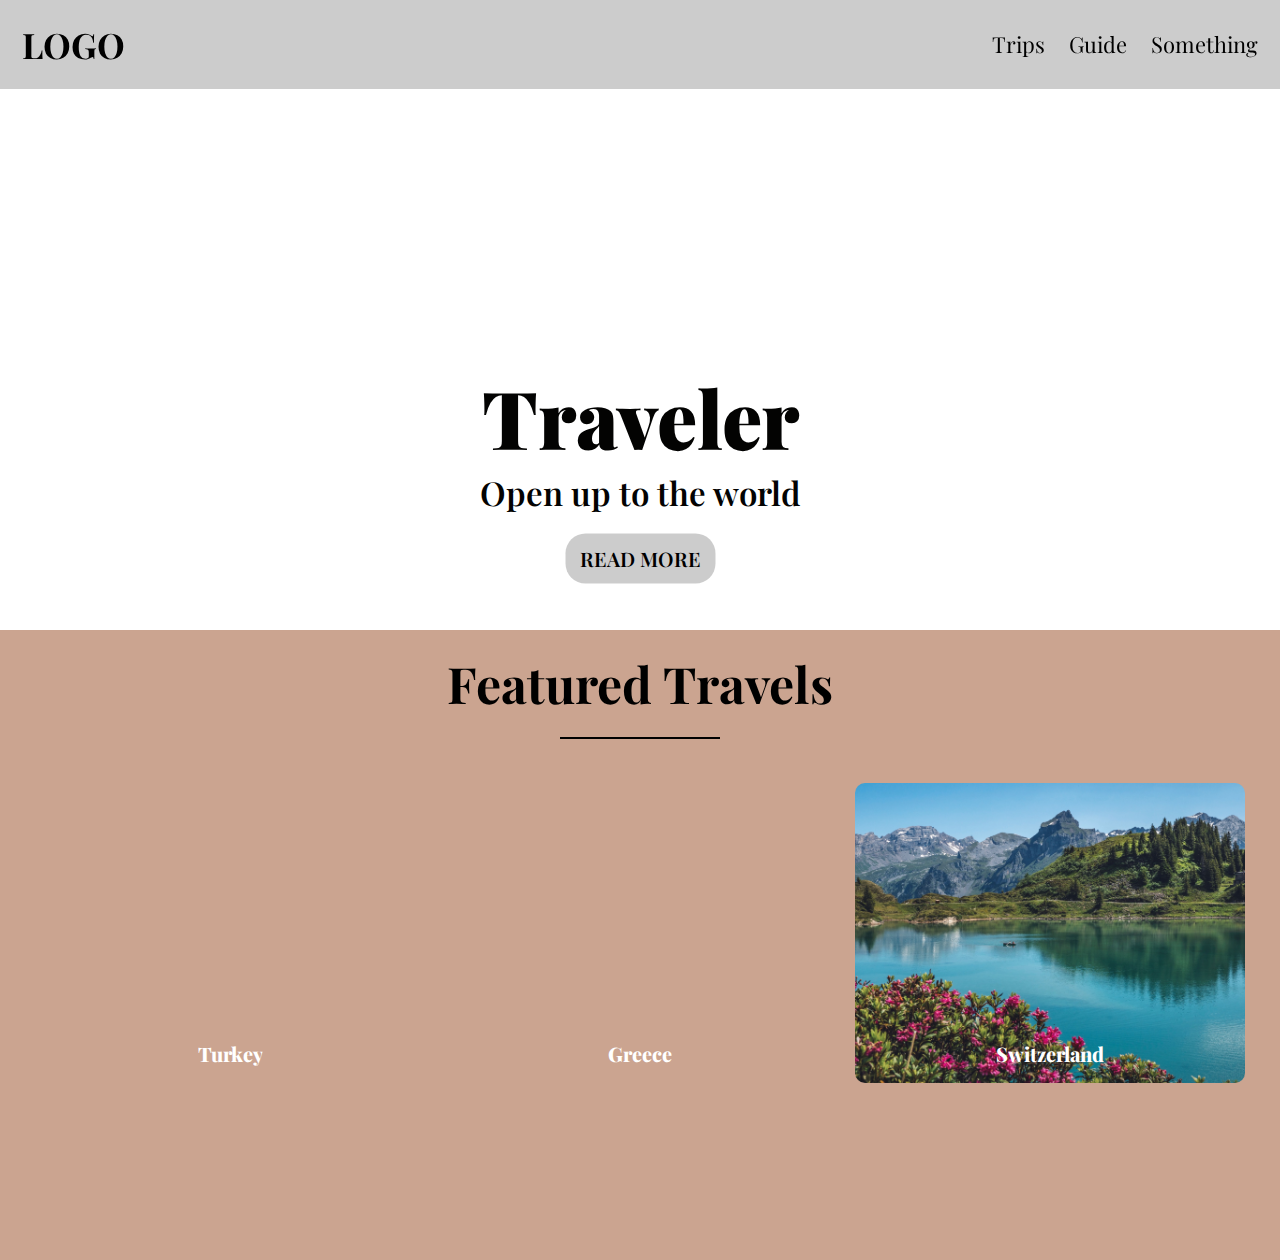
==== mainpage.html @ 425d0d59 "AboutMe" ====
<!DOCTYPE html>
<html lang="en">
<head>
    <meta charset="UTF-8">
    <meta name="viewport" content="width=device-width, initial-scale=1.0">
    <link  rel="stylesheet" href="style.css" >
    <link rel="preconnect" href="https://fonts.googleapis.com">
    <link rel="preconnect" href="https://fonts.gstatic.com" crossorigin>
    <link href="https://fonts.googleapis.com/css2?family=Playfair+Display&display=swap" rel="stylesheet">
    <title>Document</title>
</head>
<body>
    <navbar>
        <a class="logo">LOGO</a>
        <div class="navbar-right">
        <a>Trips</a>
        <a>guide</a>
        <a>something</a>
    </div>

    </navbar>

        <header class="main">
            <div class="container">
                <h1>Traveler</h1>
                <p>Open up to the world</p>
                <button class="btn">read more</button>
            </div>
          
        </header>
        <section>
            <h1>Featured Travels</h1>
            <hr class="underline" />
            <div class="flex-container">
                <div class="featured-travel " id="featured-1">
                    <p class="featured-description">Turkey</p>
                </div>
                <div class="featured-travel" id="featured-2">
                    <p class="featured-description">Greece</p>
                </div>
                <div class="featured-travel" id="featured-3">
                    <p class="featured-description">switzerland</p>
                </div>
            </div>

        </section>

    
</body>
</html>
---- style.css ----
* {
    margin: 0;
    padding: 0;
    border: 0;
    outline: 0;
    font-size: 100%;
    vertical-align: baseline;
    background: transparent;
    scroll-behavior: smooth;
    box-sizing: border-box;
  }
  body{
    font-family: 'Playfair Display', serif;
    scroll-behavior: smooth;

  }
  hr{
    border: none;
    border-top: 2px solid black;
  
  }



  navbar {
    overflow: hidden;
    background-color: rgba(0, 0, 0, 0.2);
    padding: 20px 10px;
    transition: 0.4s;
    position: fixed;
    width: 100%;
    top: 0;
    z-index: 99;
  }
  
  navbar a {
    float: left;
    color: black;
    text-align: center;
    padding: 12px;
    text-decoration: none;
    font-size: 22px; 
    line-height: 25px;
    border-radius: 4px;
    text-transform: capitalize;
  }
  
  navbar .logo {
    font-size: 35px;
    font-weight: bold;
    transition: 0.4s;
  }
  
  navbar a:hover {
    background-color: rgba(252, 252, 252, 0.4);
    color: black;
    cursor:pointer;
  }
  

  
  .navbar-right {
    float: right;
  }




.main{
    position: relative;
    background: url('daniel-j-schwarz-oARPb2dEOtQ-unsplash.jpg') no-repeat center;
    background-size: cover;
    height: 70vh;
    width: 100vw;
    overflow: hidden;


}


.container{
    position: absolute;
    top: 75%;
    left: 50%;
    transform: translate(-50%, -50%);
    text-align: center;
    
}

.container > h1{
    color: #030302;
    font-size: 80px;
    font-weight: 900;
    

}

.container > p{
    font-size: 33px;
    color: #030302;
    font-weight: 600;
}

.btn{
  margin-top: 20px;
  border-radius: 20px;
  background-color: rgba(0, 0, 0, 0.2);
  width: 150px;
  height: 50px;
  text-transform: uppercase;
  font-family: 'Playfair Display', serif;
  font-size: 20px;
  font-weight: 600;
}

.btn:hover{
  background-color: rgba(180, 175, 175, 0.4);
  cursor:pointer;
}

.flex-container{
  
  display: flex;
  align-items: center;
  padding-top: 30px;
  justify-content: center;
  gap: 20px;
}

.featured-travel{
  
  width: 390px;
  height: 300px;
  background-position: center;
  background-size: cover;
  position: relative;
  border-radius: 10px;
  overflow: hidden;
  

}

#featured-1{
  background-image: url('aerial-view-city-coastline-turkey.jpg');

}
#featured-2{
  background-image: url('vertical-high-angle-shot-white-buildings-santorini-greece.jpg');

}
#featured-3{
  background-image: url('truebsee-gbbe4f33f6_1920.jpg');

}


.featured-description{
  position: absolute;
  left: 50%;
  top: 90%;
  transform: translate(-50%, -50%);
  font-size: 20px;
  color: white;
  overflow: hidden;
  text-transform: capitalize;
  font-weight: 800;
}

section{
  width: 100vw;
  height: 70vh;
  background-color: #CBA490;
  overflow: hidden;
}

section > h1{
  padding: 20px;
  font-size: 50px;
  text-align: center;
}

.underline{
  width: 10rem;
  height: 1rem;
  margin-left: auto;
  margin-right: auto;
}





.featured-travel::before {
  content: "";
  position: absolute;
  top: 0;
  left: 0;
  width: 100%;
  height: 100%;
  background-color: black;
  opacity: 0;
  transition: opacity 0.3s ease; /* Dodatkowy efekt płynnego przejścia */
}

.featured-travel:hover::before {
  opacity: 0.5; /* Możesz dostosować poziom przezroczystości według preferencji */
}
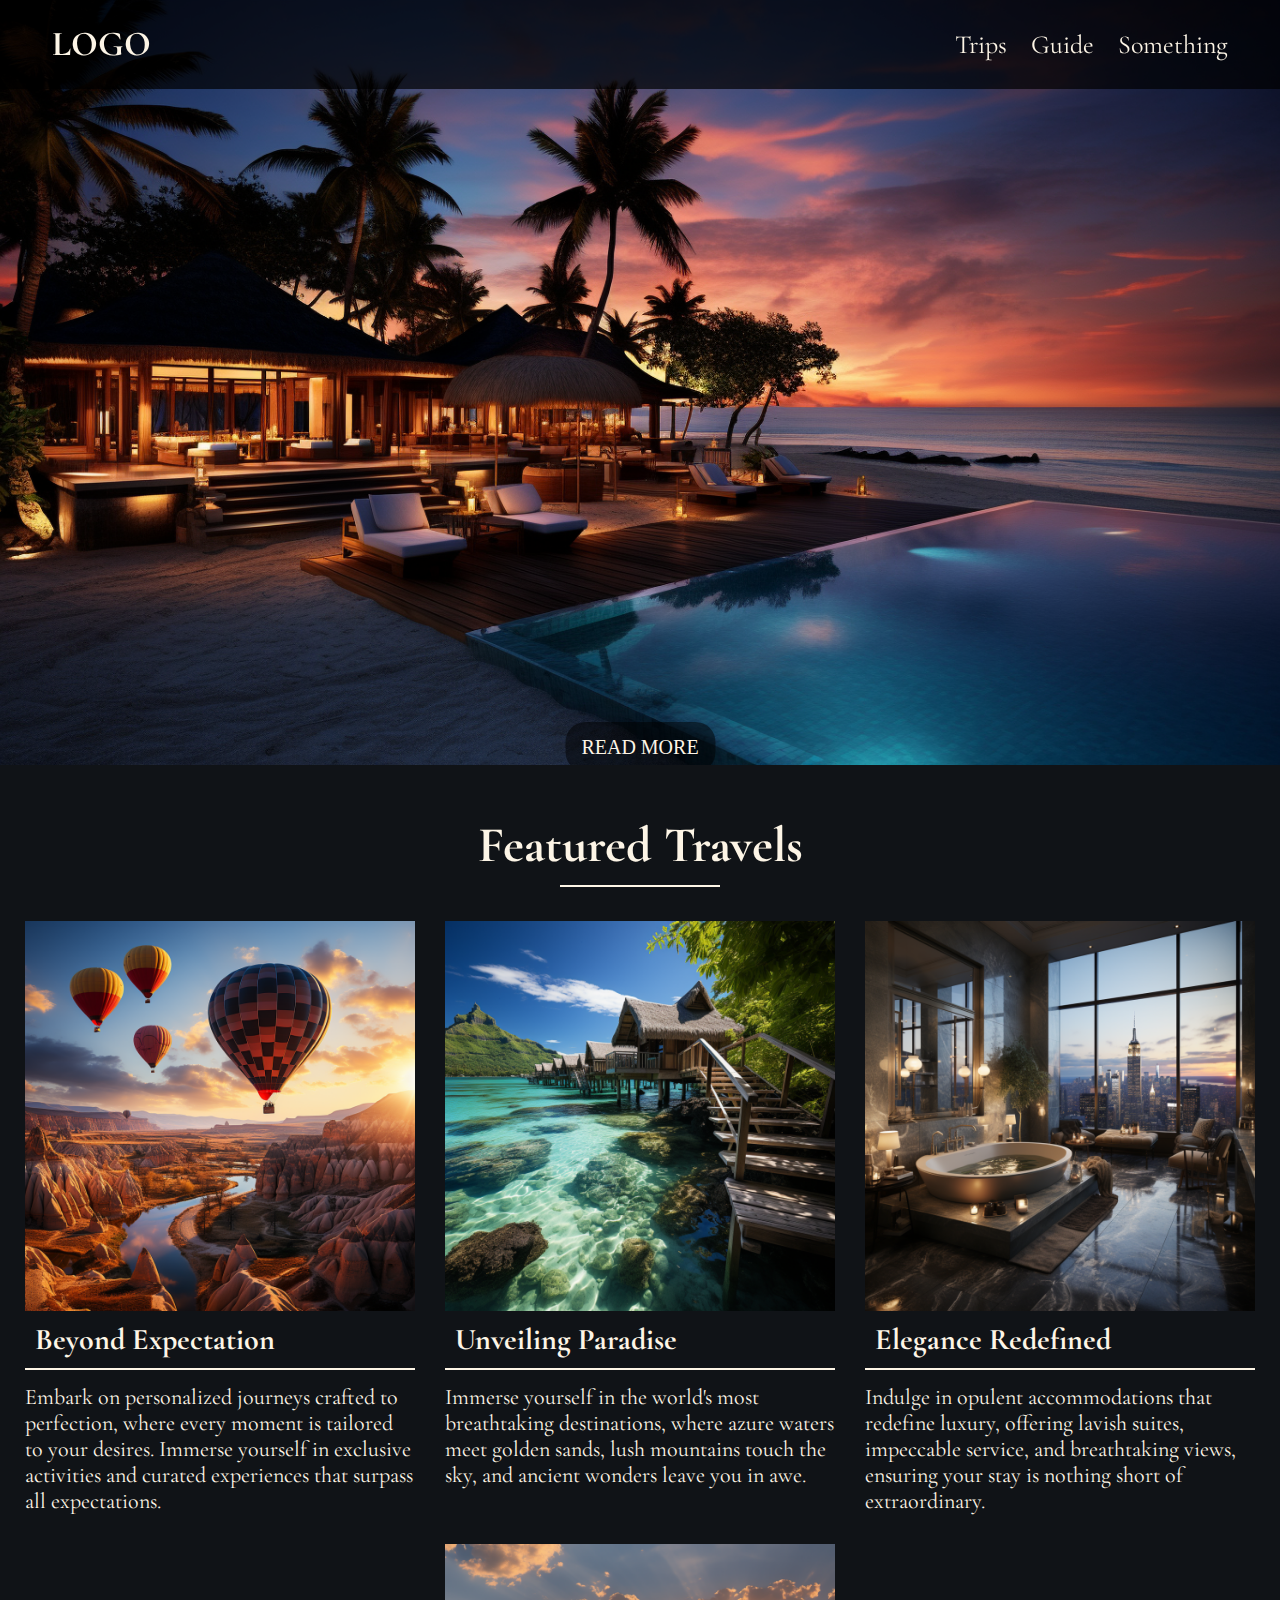
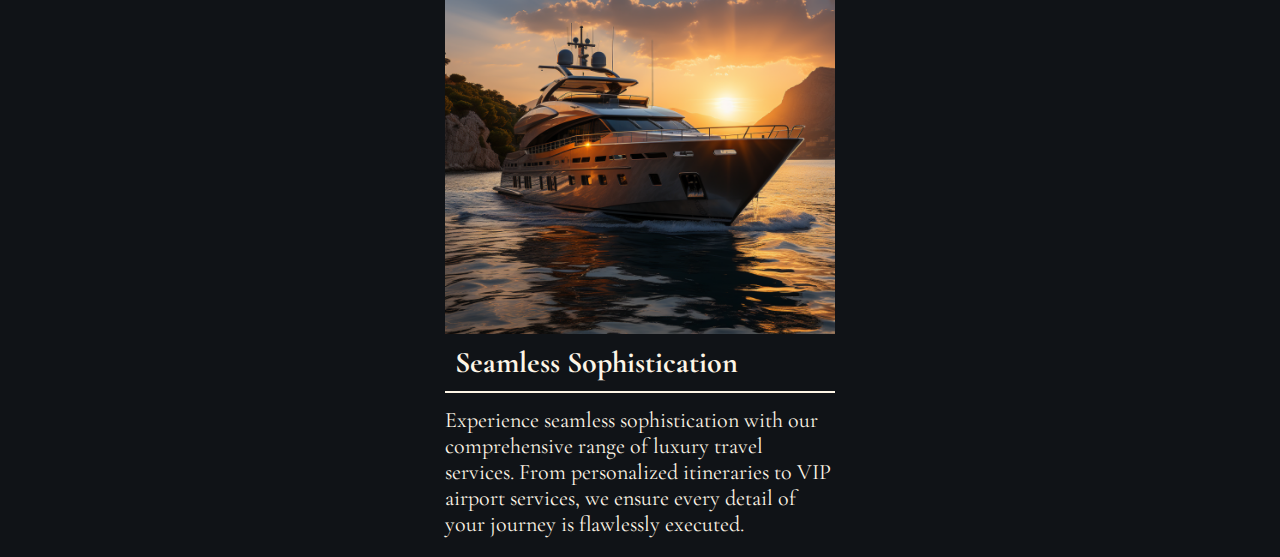
==== commit 094d6989: "Section2" ====
--- a/mainpage.html
+++ b/mainpage.html
@@ -5,46 +5,70 @@
     <meta name="viewport" content="width=device-width, initial-scale=1.0">
     <link  rel="stylesheet" href="style.css" >
     <link rel="preconnect" href="https://fonts.googleapis.com">
-    <link rel="preconnect" href="https://fonts.gstatic.com" crossorigin>
-    <link href="https://fonts.googleapis.com/css2?family=Playfair+Display&display=swap" rel="stylesheet">
+        <link rel="preconnect" href="https://fonts.gstatic.com" crossorigin>
+        <link href="https://fonts.googleapis.com/css2?family=Cormorant+Garamond:wght@400;600&display=swap" rel="stylesheet">
     <title>Document</title>
 </head>
 <body>
     <navbar>
-        <a class="logo">LOGO</a>
+        <a class="logo" onclick="scrollToHome()">LOGO</a>
         <div class="navbar-right">
-        <a>Trips</a>
+        <a  onclick="scrollToSection1()">Trips</a>
         <a>guide</a>
         <a>something</a>
     </div>
 
     </navbar>
 
-        <header class="main">
+        <header class="main ">
             <div class="container">
-                <h1>Traveler</h1>
-                <p>Open up to the world</p>
-                <button class="btn">read more</button>
+
+                <h1 class="kenburns-left">Traveler</h1 >
+                <p class="kenburns-left">Open up to the world</p>
+                <button class="btn kenburns-left">read more</button>
             </div>
           
         </header>
-        <section>
+        <section id="section--1">
             <h1>Featured Travels</h1>
             <hr class="underline" />
             <div class="flex-container">
-                <div class="featured-travel " id="featured-1">
-                    <p class="featured-description">Turkey</p>
+                <div class="flex-container-column">
+                    <img src="snakersik_A_photo_capturing_a_private_hot_air_balloon_ride_over_d05f3def-39d4-4ffc-b832-ccd7c6560822.png">
+                    <h1>Beyond Expectation</h1>
+                    <hr  class="underline"/>
+                    <p>Embark on personalized journeys crafted to perfection, where every moment is tailored to your desires. Immerse yourself in exclusive activities and curated experiences that surpass all expectations.</p>
+
                 </div>
-                <div class="featured-travel" id="featured-2">
-                    <p class="featured-description">Greece</p>
+                <div class="flex-container-column">
+                    <img src="snakersik_A_stunning_photo_of_the_crystal-clear_waters_and_whit_f3b85878-2282-478d-8fdd-de6d70377d5b.png">
+                    <h1>Unveiling Paradise</h1>
+                    <hr  class="underline"/>
+                    
+                    <p> Immerse yourself in the world's most breathtaking destinations, where azure waters meet golden sands, lush mountains touch the sky, and ancient wonders leave you in awe.</p>
                 </div>
-                <div class="featured-travel" id="featured-3">
-                    <p class="featured-description">switzerland</p>
+                <div class="flex-container-column">
+                    <img src="snakersik_An_image_of_a_luxurious_suite_in_a_prestigious_hotel__9365ef90-bacd-4022-ae43-8bc829e390a1.png">
+                    <h1>Elegance Redefined</h1>
+                    <hr  class="underline"/>
+                    <p> Indulge in opulent accommodations that redefine luxury, offering lavish suites, impeccable service, and breathtaking views, ensuring your stay is nothing short of extraordinary.</p>
+                </div>
+                <div class="flex-container-column">
+                    <img src="snakersik_An_image_of_a_private_luxury_yacht_sailing_through_th_0d9a0a31-81c1-467a-8faa-54f11e8d0ad3.png">
+                    <h1>Seamless Sophistication</h1>
+                    <hr  class="underline"/>
+                    <p> Experience seamless sophistication with our comprehensive range of luxury travel services. From personalized itineraries to VIP airport services, we ensure every detail of your journey is flawlessly executed.</p>
                 </div>
             </div>
+            
 
         </section>
 
-    
+        <section id="section--2">
+            
+
+        </section>
+
+        <script src="script.js"></script>
 </body>
 </html>--- a/style.css
+++ b/style.css
@@ -1,3 +1,10 @@
+*:root{
+  --primary--color: #FDF5E6;
+}
+
+
+
+
 * {
     margin: 0;
     padding: 0;
@@ -10,22 +17,46 @@
     box-sizing: border-box;
   }
   body{
-    font-family: 'Playfair Display', serif;
+    font-family: 'Cormorant Garamond', serif;
     scroll-behavior: smooth;
+    color: var(--primary--color);
+    
 
   }
   hr{
     border: none;
-    border-top: 2px solid black;
-  
-  }
+    border-top: 2px solid var(--primary--color);
+  
+  }
+
+  .underline{
+    width: 10rem;
+    height: 1rem;
+    margin-left: auto;
+    margin-right: auto;
+  
+  
+  }
+
+
+  h1{
+    color: var(--primary--color);
+    font-size: 30px;
+
+    padding: 10px;
+  }
+
+  p{
+    font-size: 22px;
+  }
+
 
 
 
   navbar {
     overflow: hidden;
-    background-color: rgba(0, 0, 0, 0.2);
-    padding: 20px 10px;
+    background-color: rgba(0, 0, 0, 0.7);
+    padding: 20px 40px;
     transition: 0.4s;
     position: fixed;
     width: 100%;
@@ -35,11 +66,11 @@
   
   navbar a {
     float: left;
-    color: black;
+    color: #FDF5E6;
     text-align: center;
     padding: 12px;
     text-decoration: none;
-    font-size: 22px; 
+    font-size: 26px; 
     line-height: 25px;
     border-radius: 4px;
     text-transform: capitalize;
@@ -68,11 +99,13 @@
 
 .main{
     position: relative;
-    background: url('daniel-j-schwarz-oARPb2dEOtQ-unsplash.jpg') no-repeat center;
+    background: url('snakersik_maledive_beach_sunset_prestige_luxury_775aed1e-4029-4eca-82a9-110e7e946a3e.png') no-repeat center;
     background-size: cover;
-    height: 70vh;
+    background-position: center;
+    height: 85vh;
     width: 100vw;
     overflow: hidden;
+    
 
 
 }
@@ -80,37 +113,59 @@
 
 .container{
     position: absolute;
-    top: 75%;
+    top: 80%;
     left: 50%;
     transform: translate(-50%, -50%);
     text-align: center;
     
+    
 }
 
 .container > h1{
-    color: #030302;
-    font-size: 80px;
-    font-weight: 900;
-    
-
-}
+    
+    font-size: 150px;
+    font-weight: 800;
+    opacity: 0;
+
+
+}
+
+@keyframes kenburns-left {
+  0% {
+    transform: scale(0.5) ;
+    opacity: 0;
+
+  }
+  100% {
+    transform: scale(1.1) ;
+    opacity: 1;
+
+  }
+}
+
+
+
+
 
 .container > p{
-    font-size: 33px;
-    color: #030302;
+    font-size: 40px;
+    color: var(--primary--color);
     font-weight: 600;
+    opacity: 0;
+    
 }
 
 .btn{
   margin-top: 20px;
   border-radius: 20px;
-  background-color: rgba(0, 0, 0, 0.2);
+  background-color: rgba(0, 0, 0, 0.5);
   width: 150px;
   height: 50px;
   text-transform: uppercase;
   font-family: 'Playfair Display', serif;
   font-size: 20px;
-  font-weight: 600;
+  font-weight: 400;
+  color: var(--primary--color);
 }
 
 .btn:hover{
@@ -118,90 +173,106 @@
   cursor:pointer;
 }
 
-.flex-container{
-  
-  display: flex;
-  align-items: center;
-  padding-top: 30px;
-  justify-content: center;
-  gap: 20px;
-}
-
-.featured-travel{
-  
-  width: 390px;
-  height: 300px;
-  background-position: center;
-  background-size: cover;
-  position: relative;
-  border-radius: 10px;
-  overflow: hidden;
-  
-
-}
-
-#featured-1{
-  background-image: url('aerial-view-city-coastline-turkey.jpg');
-
-}
-#featured-2{
-  background-image: url('vertical-high-angle-shot-white-buildings-santorini-greece.jpg');
-
-}
-#featured-3{
-  background-image: url('truebsee-gbbe4f33f6_1920.jpg');
-
-}
-
-
-.featured-description{
-  position: absolute;
-  left: 50%;
-  top: 90%;
-  transform: translate(-50%, -50%);
-  font-size: 20px;
-  color: white;
-  overflow: hidden;
-  text-transform: capitalize;
-  font-weight: 800;
+
+.kenburns-left{
+  animation: kenburns-left 7s 1s ease-out both;
+ 
 }
 
 section{
   width: 100vw;
-  height: 70vh;
-  background-color: #CBA490;
-  overflow: hidden;
-}
+  height: auto;
+  background-color: #101317;
+ 
+}
+
+.flex-container{
+  display: flex;
+  justify-content: center;
+  gap: 30px;
+  flex-wrap: wrap;
+  padding: 20px;
+  
+ 
+  
+
+
+}
+
+.flex-container-column{
+  display: flex;
+  flex-direction: column;
+ 
+  
+
+}
+
+
+
+
+
+
+
+
+
+
+
+
 
 section > h1{
-  padding: 20px;
+  padding-top: 50px;
   font-size: 50px;
   text-align: center;
 }
 
-.underline{
-  width: 10rem;
-  height: 1rem;
-  margin-left: auto;
-  margin-right: auto;
-}
-
-
-
-
-
-.featured-travel::before {
-  content: "";
-  position: absolute;
-  top: 0;
-  left: 0;
+
+
+
+
+
+
+
+
+
+
+
+
+#section2{
+  background-color: #a17c58;
+  height: auto;
+}
+
+.flex-container-column > img{
+  width: 390px;
+
+
+}
+
+.flex-container-column > p{
+  max-width: 390px;
+
+}
+
+.flex-container-column > .underline{
+
   width: 100%;
-  height: 100%;
-  background-color: black;
-  opacity: 0;
-  transition: opacity 0.3s ease; /* Dodatkowy efekt płynnego przejścia */
-}
-
-.featured-travel:hover::before {
-  opacity: 0.5; /* Możesz dostosować poziom przezroczystości według preferencji */
-}+  
+}
+
+
+@media screen and (max-width: 1700px) {
+
+  .flex-container-column > p{
+
+  }
+
+  .flex-container{
+    margin: auto;
+  }
+
+ 
+  
+  
+
+
+}
